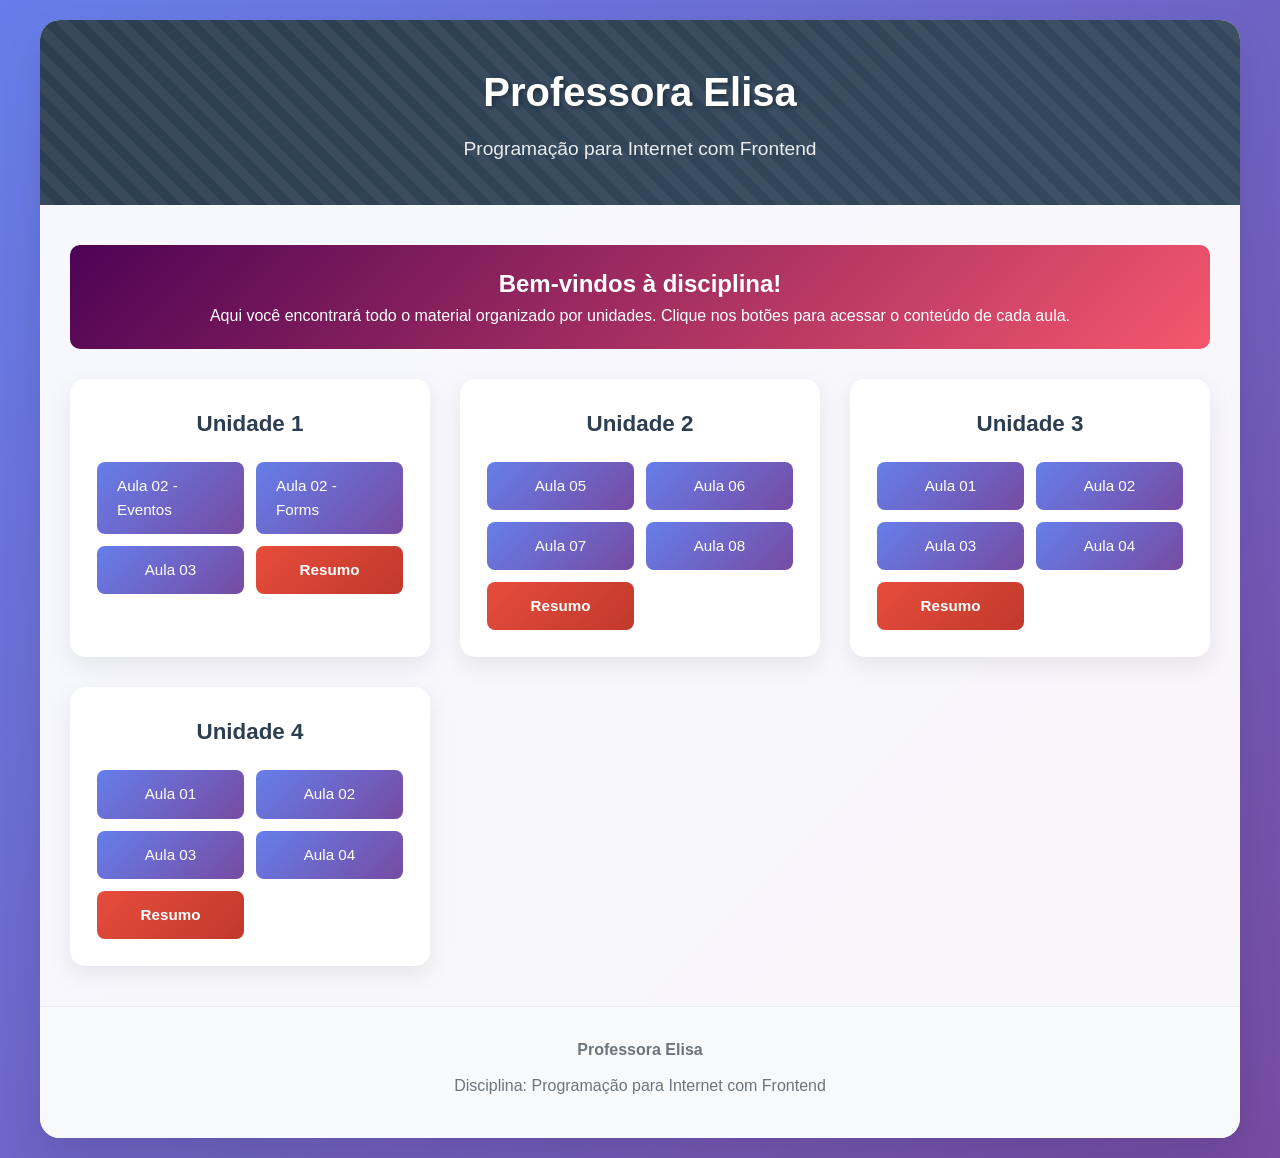
==== index.html @ 27672ed7 "aula 05" ====
<!DOCTYPE html>
<html lang="pt-BR">
<head>
    <meta charset="UTF-8">
    <meta name="viewport" content="width=device-width, initial-scale=1.0">
    <title>Professora Elisa - Programação para Internet com Frontend</title>
    <style>
        * {
            margin: 0;
            padding: 0;
            box-sizing: border-box;
        }

        body {
            font-family: 'Segoe UI', Tahoma, Geneva, Verdana, sans-serif;
            line-height: 1.6;
            background: linear-gradient(135deg, #667eea 0%, #764ba2 100%);
            min-height: 100vh;
            padding: 20px;
        }

        .container {
            max-width: 1200px;
            margin: 0 auto;
            background: rgba(255, 255, 255, 0.95);
            border-radius: 20px;
            box-shadow: 0 20px 40px rgba(0, 0, 0, 0.1);
            overflow: hidden;
            backdrop-filter: blur(10px);
        }

        .header {
            background: linear-gradient(135deg, #2c3e50, #34495e);
            color: white;
            padding: 40px 30px;
            text-align: center;
            position: relative;
            overflow: hidden;
        }

        .header::before {
            content: '';
            position: absolute;
            top: -50%;
            left: -50%;
            width: 200%;
            height: 200%;
            background: repeating-linear-gradient(
                    45deg,
                    transparent,
                    transparent 10px,
                    rgba(255,255,255,0.05) 10px,
                    rgba(255,255,255,0.05) 20px
            );
        }

        @keyframes movePattern {
            0% { transform: translate(-50%, -50%) rotate(0deg); }
            100% { transform: translate(-50%, -50%) rotate(360deg); }
        }

        .header h1 {
            font-size: 2.5rem;
            margin-bottom: 10px;
            position: relative;
            z-index: 1;
            text-shadow: 2px 2px 4px rgba(0,0,0,0.3);
        }

        .header p {
            font-size: 1.2rem;
            opacity: 0.9;
            position: relative;
            z-index: 1;
        }

        .content {
            padding: 40px 30px;
        }

        .units-grid {
            display: grid;
            grid-template-columns: repeat(auto-fit, minmax(280px, 1fr));
            gap: 30px;
            margin-top: 20px;
        }

        .unit {
            background: white;
            border-radius: 15px;
            padding: 25px;
            box-shadow: 0 8px 25px rgba(0, 0, 0, 0.08);
            transition: all 0.3s ease;
            border: 2px solid transparent;
            position: relative;
            overflow: hidden;
        }

        .unit::before {
            content: '';
            position: absolute;
            top: 0;
            left: 0;
            right: 0;
            height: 4px;
            background: linear-gradient(90deg, #667eea, #764ba2);
            transform: scaleX(0);
            transition: transform 0.3s ease;
        }

        .unit:hover {
            transform: translateY(-5px);
            box-shadow: 0 15px 35px rgba(0, 0, 0, 0.15);
            border-color: rgba(102, 126, 234, 0.3);
        }

        .unit:hover::before {
            transform: scaleX(1);
        }

        .unit h3 {
            color: #2c3e50;
            font-size: 1.4rem;
            margin-bottom: 20px;
            text-align: center;
            font-weight: 600;
        }

        .buttons-grid {
            display: grid;
            grid-template-columns: repeat(2, 1fr);
            gap: 12px;
        }

        .btn {
            background: linear-gradient(135deg, #667eea, #764ba2);
            color: white;
            border: none;
            padding: 12px 20px;
            border-radius: 8px;
            font-size: 0.95rem;
            font-weight: 500;
            cursor: pointer;
            transition: all 0.3s ease;
            text-decoration: none;
            display: flex;
            align-items: center;
            justify-content: center;
            position: relative;
            overflow: hidden;
        }

        .btn::before {
            content: '';
            position: absolute;
            top: 0;
            left: -100%;
            width: 100%;
            height: 100%;
            background: linear-gradient(90deg, transparent, rgba(255,255,255,0.2), transparent);
            transition: left 0.5s ease;
        }

        .btn:hover {
            transform: translateY(-2px);
            box-shadow: 0 8px 20px rgba(102, 126, 234, 0.3);
            background: linear-gradient(135deg, #5a6fd8, #6a4c93);
        }

        .btn:hover::before {
            left: 100%;
        }

        .btn:active {
            transform: translateY(0);
        }

        .btn.resumo {
           /* grid-column: 1 / -1;*/
            background: linear-gradient(135deg, #e74c3c, #c0392b);
            font-weight: 600;
        }

        .btn.resumo:hover {
            background: linear-gradient(135deg, #d32f2f, #b71c1c);
        }

        .footer {
            text-align: center;
            padding: 30px;
            background: #f8f9fa;
            color: #6c757d;
            border-top: 1px solid #e9ecef;
        }

        .footer p {
            margin-bottom: 10px;
        }

        .professor-info {
            background: linear-gradient(135deg, #4d0355 0%, #f5576c 100%);
            color: white;
            padding: 20px;
            border-radius: 10px;
            margin-bottom: 30px;
            text-align: center;
        }

        @media (max-width: 768px) {
            .header h1 {
                font-size: 2rem;
            }

            .header p {
                font-size: 1rem;
            }

            .content {
                padding: 30px 20px;
            }

            .units-grid {
                grid-template-columns: 1fr;
                gap: 20px;
            }

            .buttons-grid {
                grid-template-columns: 1fr;
            }
        }

        /* Animação de entrada */
        .unit {
            animation: fadeInUp 0.6s ease forwards;
            opacity: 0;
            transform: translateY(30px);
        }

        .unit:nth-child(1) { animation-delay: 0.1s; }
        .unit:nth-child(2) { animation-delay: 0.2s; }
        .unit:nth-child(3) { animation-delay: 0.3s; }
        .unit:nth-child(4) { animation-delay: 0.4s; }

        @keyframes fadeInUp {
            to {
                opacity: 1;
                transform: translateY(0);
            }
        }
    </style>
</head>
<body>
<div class="container">
    <header class="header">
        <h1>Professora Elisa</h1>
        <p>Programação para Internet com Frontend</p>
    </header>

    <div class="content">
        <div class="professor-info">
            <h2>Bem-vindos à disciplina!</h2>
            <p>Aqui você encontrará todo o material organizado por unidades. Clique nos botões para acessar o conteúdo de cada aula.</p>
        </div>

        <div class="units-grid">
            <!-- Unidade 1 -->
            <div class="unit">
                <h3>Unidade 1</h3>
                <div class="buttons-grid">
                    <a href="unidade1/aula02/eventos.html" class="btn">Aula 02 - Eventos</a>
                    <a href="unidade1/aula02/formularios.html" class="btn">Aula 02 - Forms</a>
                    <a href="unidade1/aula03/index.html" class="btn">Aula 03</a>
                    <a href="unidade1/encerramento/index.html" class="btn resumo">Resumo</a>
                </div>
            </div>

            <!-- Unidade 2 -->
            <div class="unit">
                <h3>Unidade 2</h3>
                <div class="buttons-grid">
                    <a href="unidade2/aula05/index.html" class="btn">Aula 05</a>
                    <a href="unidade2/aula06/" class="btn">Aula 06</a>
                    <a href="unidade2/aula07/" class="btn">Aula 07</a>
                    <a href="unidade2/aula08/" class="btn">Aula 08</a>
                    <a href="unidade2/resumo/" class="btn resumo">Resumo</a>
                </div>
            </div>

            <!-- Unidade 3 -->
            <div class="unit">
                <h3>Unidade 3</h3>
                <div class="buttons-grid">
                    <a href="unidade3/aula01/" class="btn">Aula 01</a>
                    <a href="unidade3/aula02/" class="btn">Aula 02</a>
                    <a href="unidade3/aula03/" class="btn">Aula 03</a>
                    <a href="unidade3/aula04/" class="btn">Aula 04</a>
                    <a href="unidade3/resumo/" class="btn resumo">Resumo</a>
                </div>
            </div>

            <!-- Unidade 4 -->
            <div class="unit">
                <h3>Unidade 4</h3>
                <div class="buttons-grid">
                    <a href="unidade4/aula01/" class="btn">Aula 01</a>
                    <a href="unidade4/aula02/" class="btn">Aula 02</a>
                    <a href="unidade4/aula03/" class="btn">Aula 03</a>
                    <a href="unidade4/aula04/" class="btn">Aula 04</a>
                    <a href="unidade4/resumo/" class="btn resumo">Resumo</a>
                </div>
            </div>
        </div>
    </div>

    <footer class="footer">
        <p><strong>Professora Elisa</strong></p>
        <p>Disciplina: Programação para Internet com Frontend</p>
    </footer>
</div>

<script>
    // Adiciona efeito de ripple nos botões
    document.querySelectorAll('.btn').forEach(btn => {
        btn.addEventListener('click', function(e) {
            let ripple = document.createElement('span');
            let rect = this.getBoundingClientRect();
            let size = Math.max(rect.width, rect.height);
            let x = e.clientX - rect.left - size / 2;
            let y = e.clientY - rect.top - size / 2;

            ripple.style.cssText = `
                    position: absolute;
                    width: ${size}px;
                    height: ${size}px;
                    background: rgba(255,255,255,0.3);
                    border-radius: 50%;
                    left: ${x}px;
                    top: ${y}px;
                    transform: scale(0);
                    animation: ripple 0.6s ease-out;
                    pointer-events: none;
                `;

            this.appendChild(ripple);

            setTimeout(() => ripple.remove(), 600);
        });
    });

    // CSS para animação ripple
    const style = document.createElement('style');
    style.textContent = `
            @keyframes ripple {
                to {
                    transform: scale(2);
                    opacity: 0;
                }
            }
        `;
    document.head.appendChild(style);

    // Mensagem de boas-vindas
    console.log("🎓 Bem-vindo à disciplina da Professora Elisa!");
    console.log("💻 Programação para Internet com Frontend");
</script>
</body>
</html>
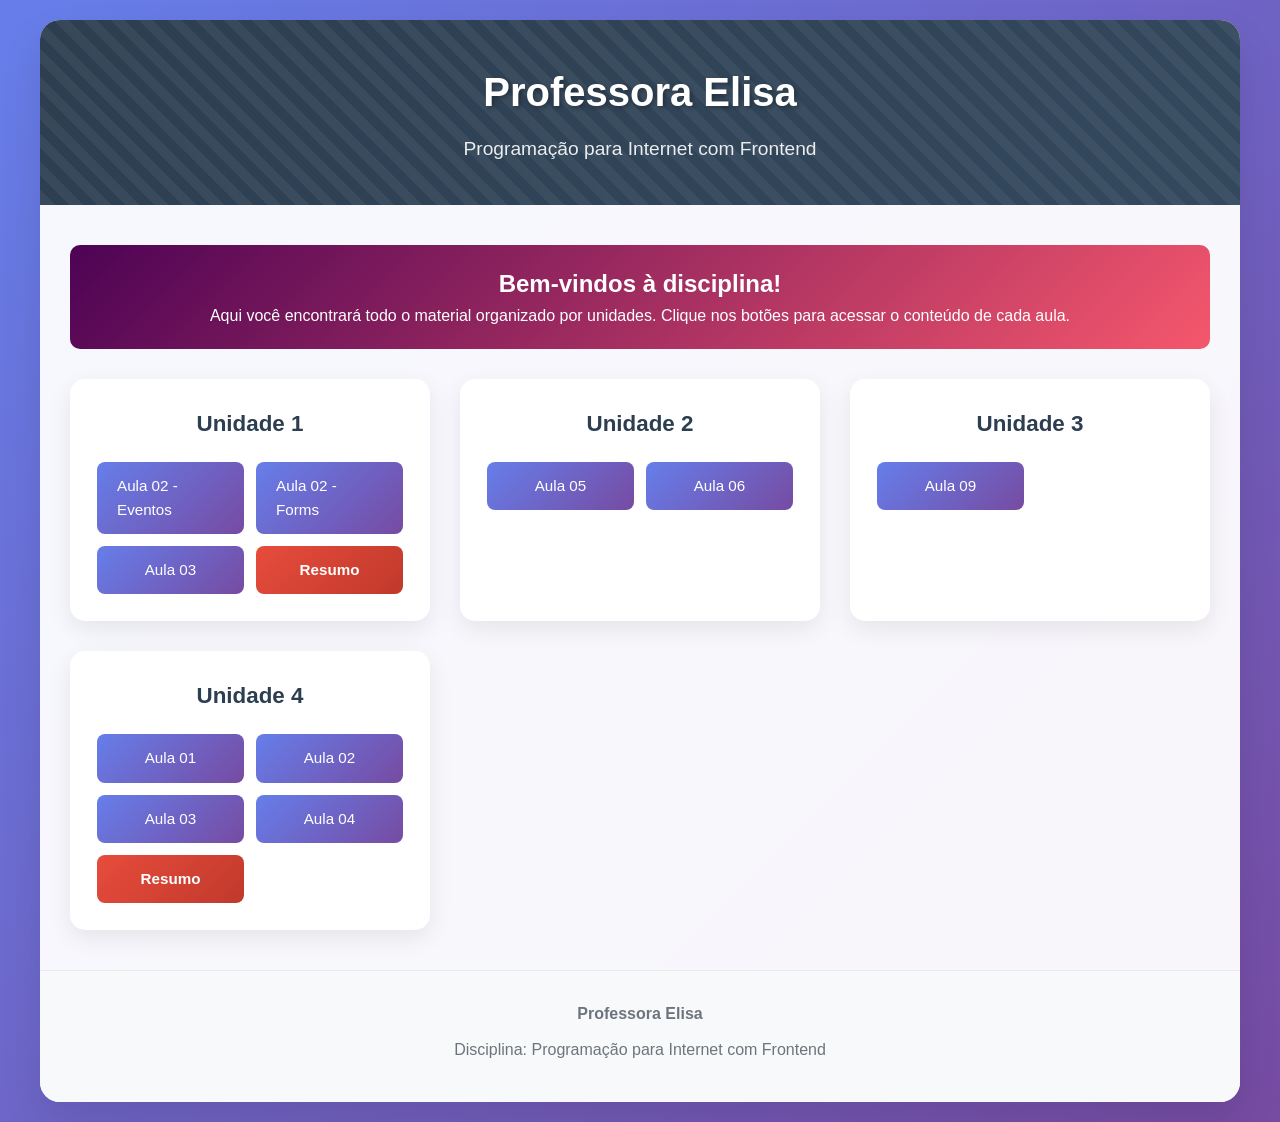
==== commit 654fbf15: "unidade 3 aula 09" ====
--- a/index.html
+++ b/index.html
@@ -279,10 +279,7 @@
                 <h3>Unidade 2</h3>
                 <div class="buttons-grid">
                     <a href="unidade2/aula05/index.html" class="btn">Aula 05</a>
-                    <a href="unidade2/aula06/" class="btn">Aula 06</a>
-                    <a href="unidade2/aula07/" class="btn">Aula 07</a>
-                    <a href="unidade2/aula08/" class="btn">Aula 08</a>
-                    <a href="unidade2/resumo/" class="btn resumo">Resumo</a>
+                    <a href="unidade2/aula06/index.html" class="btn">Aula 06</a>
                 </div>
             </div>
 
@@ -290,11 +287,8 @@
             <div class="unit">
                 <h3>Unidade 3</h3>
                 <div class="buttons-grid">
-                    <a href="unidade3/aula01/" class="btn">Aula 01</a>
-                    <a href="unidade3/aula02/" class="btn">Aula 02</a>
-                    <a href="unidade3/aula03/" class="btn">Aula 03</a>
-                    <a href="unidade3/aula04/" class="btn">Aula 04</a>
-                    <a href="unidade3/resumo/" class="btn resumo">Resumo</a>
+                    <a href="unidade3/aula09/index.html" class="btn">Aula 09</a>
+                
                 </div>
             </div>
 
@@ -362,6 +356,8 @@
     // Mensagem de boas-vindas
     console.log("🎓 Bem-vindo à disciplina da Professora Elisa!");
     console.log("💻 Programação para Internet com Frontend");
+    
 </script>
+
 </body>
 </html>
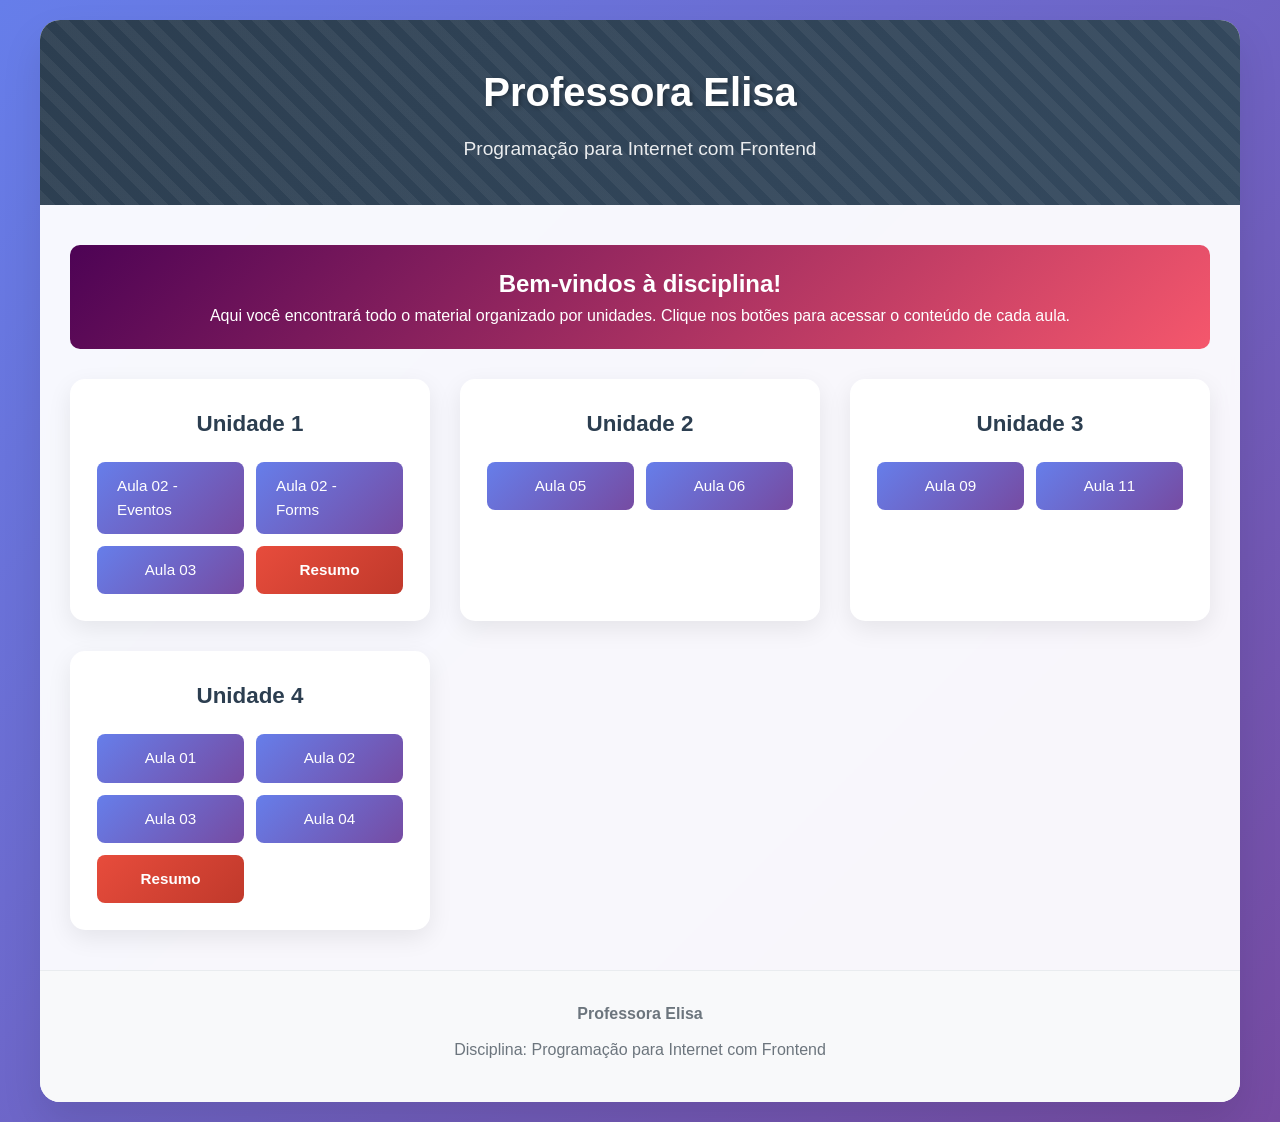
==== commit 0af833f1: "adicionando aula 11" ====
--- a/index.html
+++ b/index.html
@@ -288,7 +288,7 @@
                 <h3>Unidade 3</h3>
                 <div class="buttons-grid">
                     <a href="unidade3/aula09/index.html" class="btn">Aula 09</a>
-                
+                    <a href="unidade3/aula11/index.html" class="btn">Aula 11</a>
                 </div>
             </div>
 
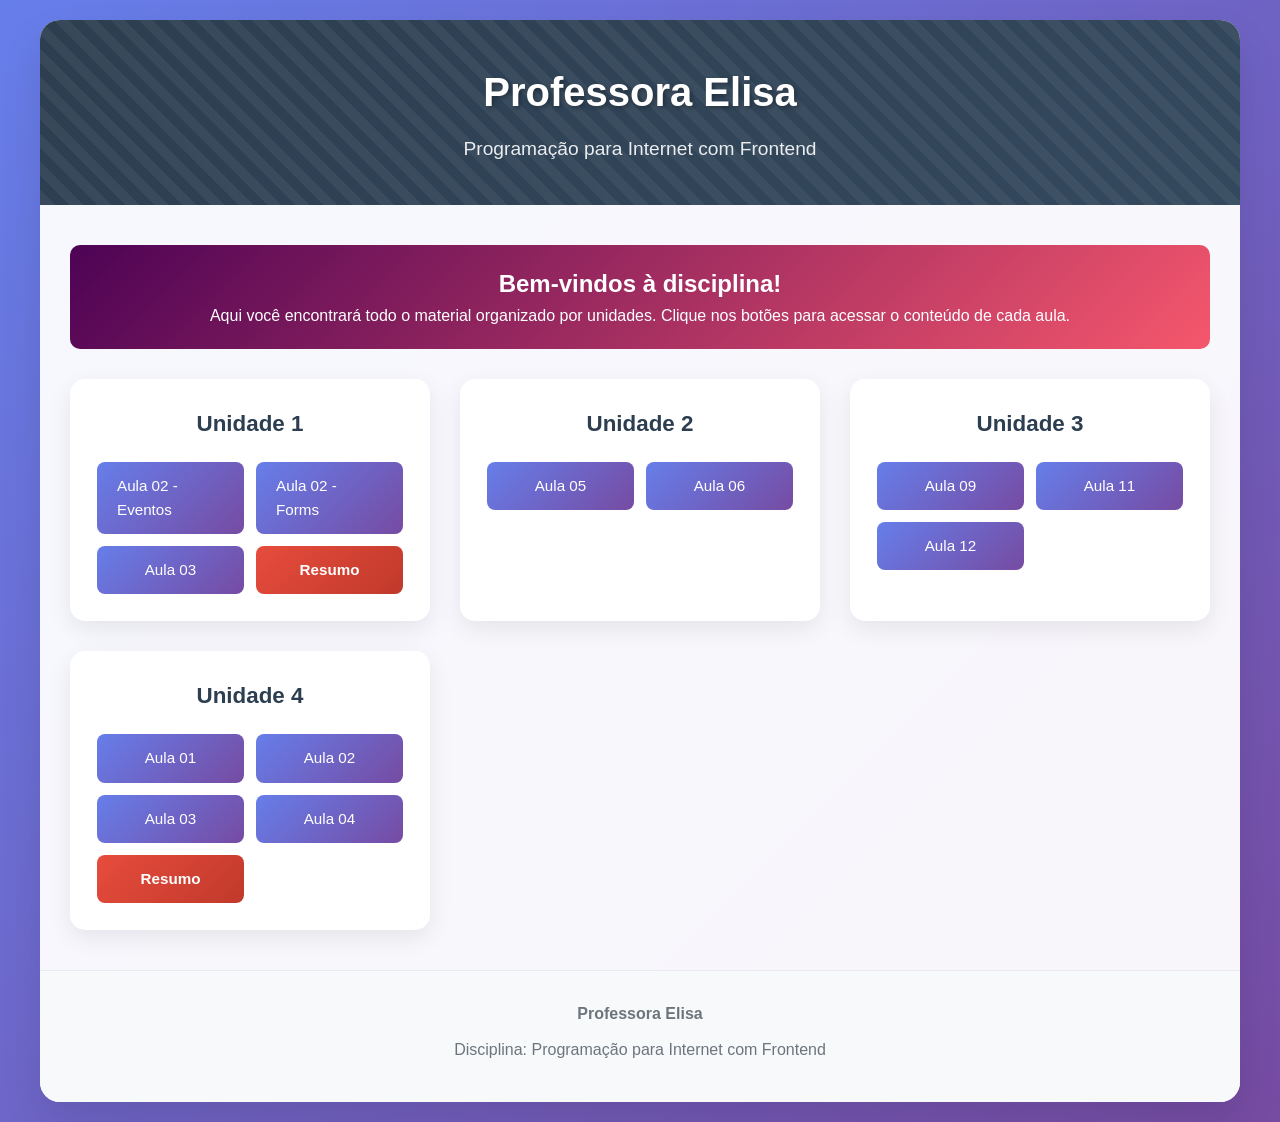
==== commit 39c77f91: "unidade 3 aula 12" ====
--- a/index.html
+++ b/index.html
@@ -289,6 +289,7 @@
                 <div class="buttons-grid">
                     <a href="unidade3/aula09/index.html" class="btn">Aula 09</a>
                     <a href="unidade3/aula11/index.html" class="btn">Aula 11</a>
+                    <a href="unidade3/aula12/index.html" class="btn">Aula 12</a>
                 </div>
             </div>
 
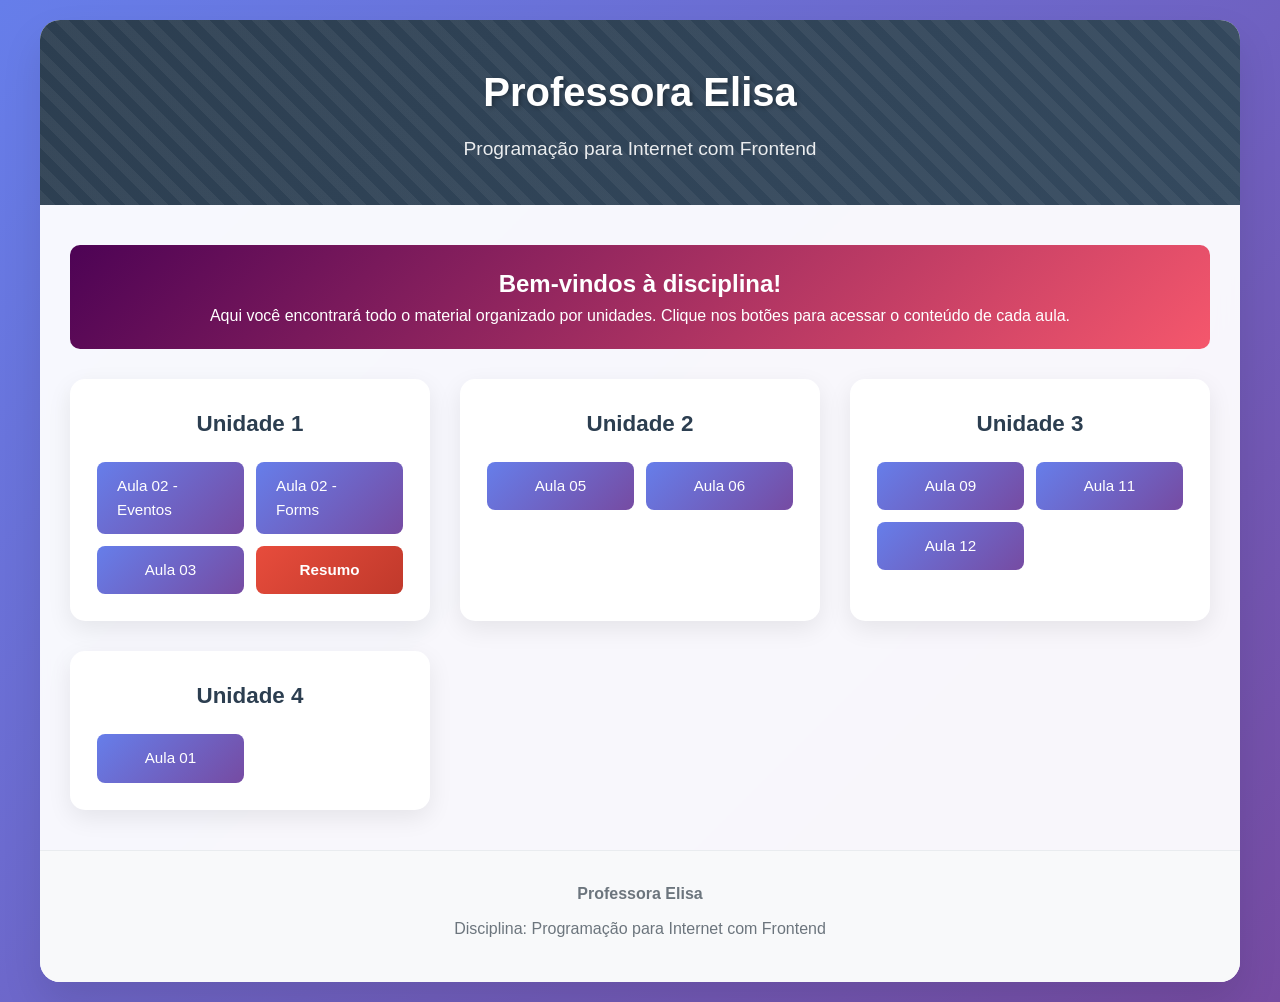
==== commit 760a54e5: "aula 13 unidade 4" ====
--- a/index.html
+++ b/index.html
@@ -297,11 +297,7 @@
             <div class="unit">
                 <h3>Unidade 4</h3>
                 <div class="buttons-grid">
-                    <a href="unidade4/aula01/" class="btn">Aula 01</a>
-                    <a href="unidade4/aula02/" class="btn">Aula 02</a>
-                    <a href="unidade4/aula03/" class="btn">Aula 03</a>
-                    <a href="unidade4/aula04/" class="btn">Aula 04</a>
-                    <a href="unidade4/resumo/" class="btn resumo">Resumo</a>
+                    <a href="unidade4/aula13/" class="btn">Aula 01</a>
                 </div>
             </div>
         </div>
@@ -361,4 +357,8 @@
 </script>
 
 </body>
-</html>+</html>
+
+
+
+
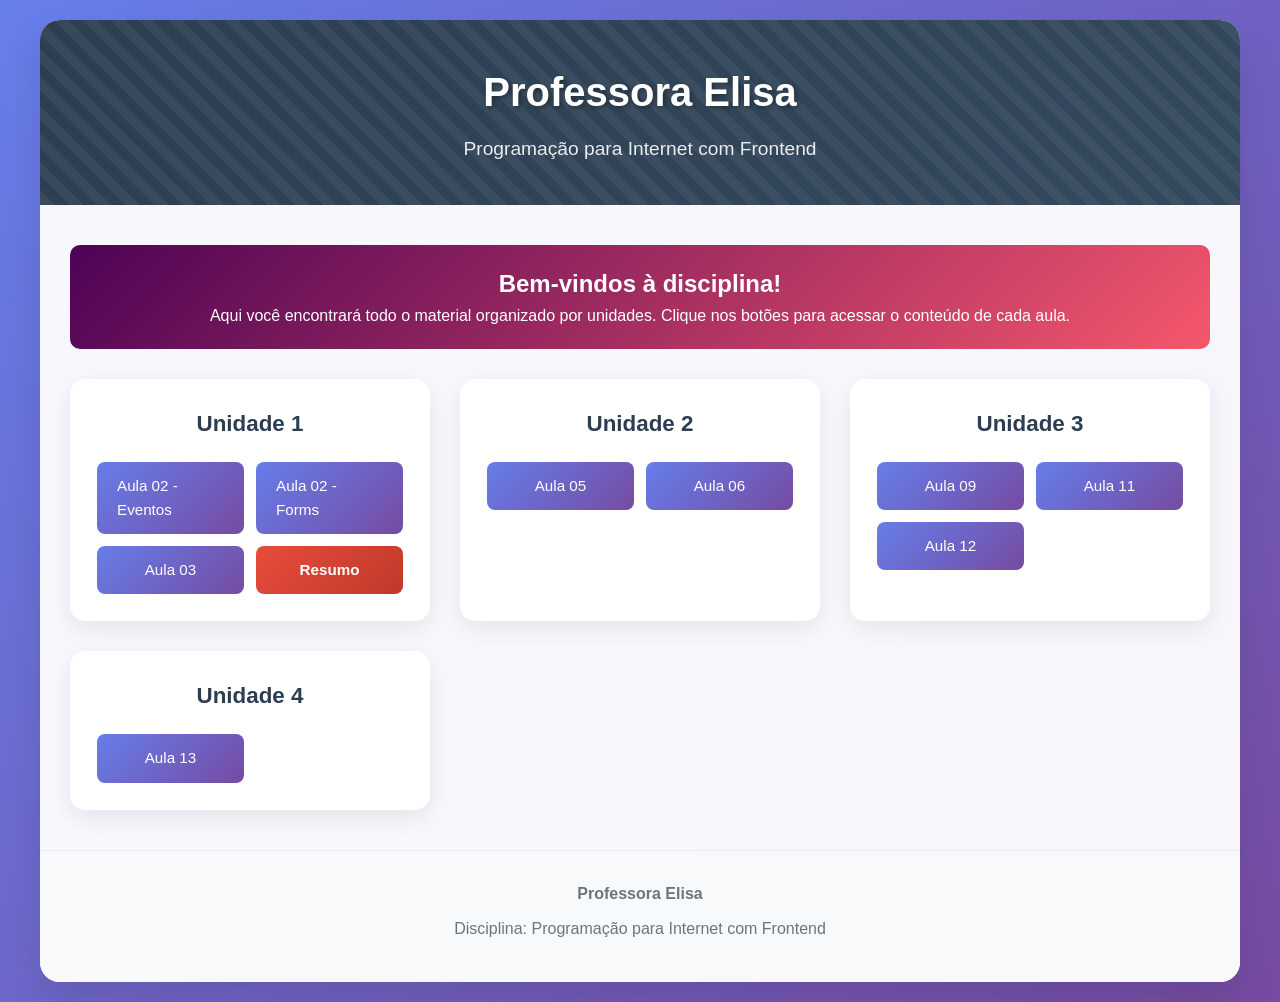
==== commit 2101cfac: "aula 13" ====
--- a/index.html
+++ b/index.html
@@ -297,7 +297,7 @@
             <div class="unit">
                 <h3>Unidade 4</h3>
                 <div class="buttons-grid">
-                    <a href="unidade4/aula13/" class="btn">Aula 01</a>
+                    <a href="unidade4/aula13/index.html" class="btn">Aula 13</a>
                 </div>
             </div>
         </div>
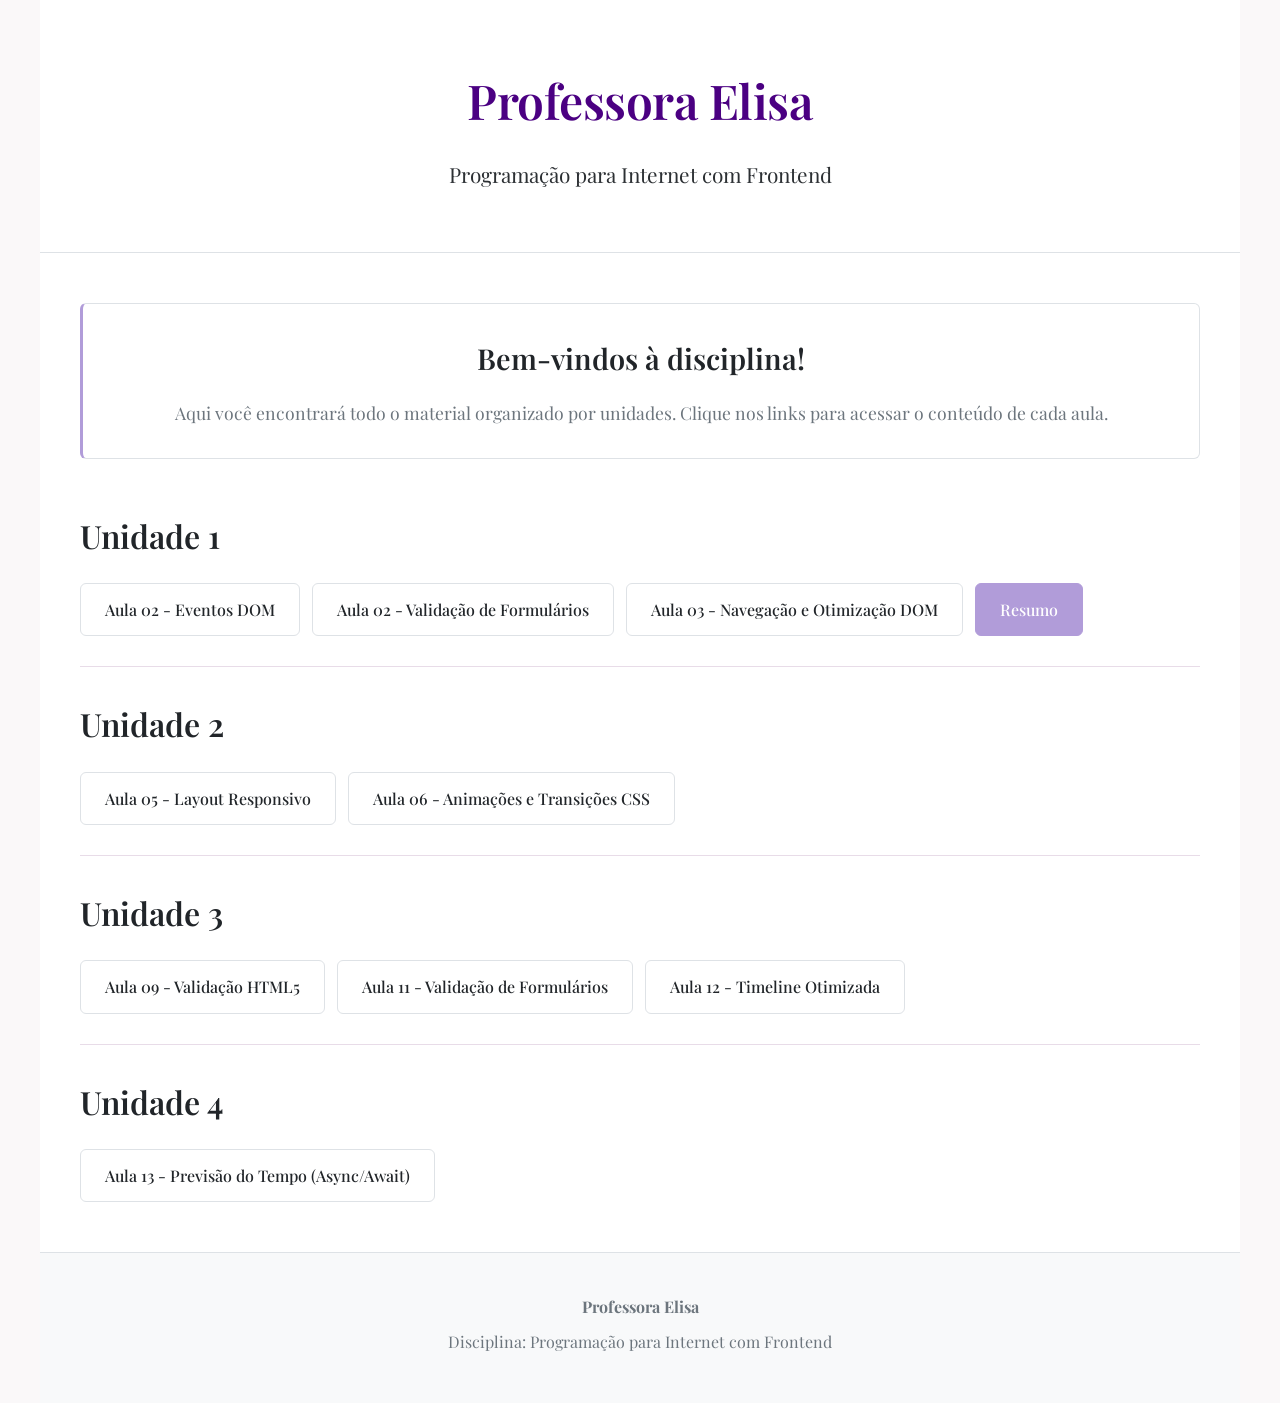
==== commit 8e079c2e: "ajustes" ====
--- a/index.html
+++ b/index.html
@@ -4,6 +4,9 @@
     <meta charset="UTF-8">
     <meta name="viewport" content="width=device-width, initial-scale=1.0">
     <title>Professora Elisa - Programação para Internet com Frontend</title>
+    <link rel="preconnect" href="https://fonts.googleapis.com">
+    <link rel="preconnect" href="https://fonts.gstatic.com" crossorigin>
+    <link href="https://fonts.googleapis.com/css2?family=Playfair+Display:wght@400;500;600;700&family=Lato:wght@300;400;700&display=swap" rel="stylesheet">
     <style>
         * {
             margin: 0;
@@ -12,239 +15,171 @@
         }
 
         body {
-            font-family: 'Segoe UI', Tahoma, Geneva, Verdana, sans-serif;
-            line-height: 1.6;
-            background: linear-gradient(135deg, #667eea 0%, #764ba2 100%);
+            font-family: 'Playfair Display', 'Georgia', serif;
+            line-height: 1.7;
+            background: #faf8f9;
             min-height: 100vh;
-            padding: 20px;
+            color: #3d2a4a;
         }
 
         .container {
             max-width: 1200px;
             margin: 0 auto;
-            background: rgba(255, 255, 255, 0.95);
-            border-radius: 20px;
-            box-shadow: 0 20px 40px rgba(0, 0, 0, 0.1);
-            overflow: hidden;
-            backdrop-filter: blur(10px);
+            background: #ffffff;
+            min-height: 100vh;
         }
 
         .header {
-            background: linear-gradient(135deg, #2c3e50, #34495e);
-            color: white;
-            padding: 40px 30px;
+            background: #ffffff;
+            color: #212529;
+            padding: 60px 40px;
             text-align: center;
-            position: relative;
-            overflow: hidden;
-        }
-
-        .header::before {
-            content: '';
-            position: absolute;
-            top: -50%;
-            left: -50%;
-            width: 200%;
-            height: 200%;
-            background: repeating-linear-gradient(
-                    45deg,
-                    transparent,
-                    transparent 10px,
-                    rgba(255,255,255,0.05) 10px,
-                    rgba(255,255,255,0.05) 20px
-            );
-        }
-
-        @keyframes movePattern {
-            0% { transform: translate(-50%, -50%) rotate(0deg); }
-            100% { transform: translate(-50%, -50%) rotate(360deg); }
+            border-bottom: 1px solid #dee2e6;
         }
 
         .header h1 {
-            font-size: 2.5rem;
-            margin-bottom: 10px;
-            position: relative;
-            z-index: 1;
-            text-shadow: 2px 2px 4px rgba(0,0,0,0.3);
+            font-size: 3rem;
+            margin-bottom: 15px;
+            font-weight: 600;
+            letter-spacing: -0.5px;
+            color: #4B0082;
         }
 
         .header p {
-            font-size: 1.2rem;
-            opacity: 0.9;
-            position: relative;
-            z-index: 1;
+            font-size: 1.3rem;
+            opacity: 0.95;
+            font-weight: 400;
         }
 
         .content {
-            padding: 40px 30px;
-        }
-
-        .units-grid {
-            display: grid;
-            grid-template-columns: repeat(auto-fit, minmax(280px, 1fr));
-            gap: 30px;
-            margin-top: 20px;
-        }
-
-        .unit {
-            background: white;
-            border-radius: 15px;
-            padding: 25px;
-            box-shadow: 0 8px 25px rgba(0, 0, 0, 0.08);
-            transition: all 0.3s ease;
-            border: 2px solid transparent;
-            position: relative;
-            overflow: hidden;
-        }
-
-        .unit::before {
-            content: '';
-            position: absolute;
-            top: 0;
-            left: 0;
-            right: 0;
-            height: 4px;
-            background: linear-gradient(90deg, #667eea, #764ba2);
-            transform: scaleX(0);
-            transition: transform 0.3s ease;
-        }
-
-        .unit:hover {
-            transform: translateY(-5px);
-            box-shadow: 0 15px 35px rgba(0, 0, 0, 0.15);
-            border-color: rgba(102, 126, 234, 0.3);
-        }
-
-        .unit:hover::before {
-            transform: scaleX(1);
-        }
-
-        .unit h3 {
-            color: #2c3e50;
-            font-size: 1.4rem;
+            padding: 50px 40px;
+        }
+
+        .professor-info {
+            background: #ffffff;
+            color: #212529;
+            padding: 30px;
+            border-radius: 0.375rem;
+            margin-bottom: 50px;
+            text-align: center;
+            border: 1px solid #dee2e6;
+            border-left: 3px solid #b19cd9;
+        }
+
+        .professor-info h2 {
+            font-size: 1.8rem;
+            margin-bottom: 15px;
+            font-weight: 600;
+        }
+
+        .professor-info p {
+            font-size: 1.1rem;
+            color: #6c757d;
+        }
+
+        .units-list {
+            list-style: none;
+        }
+
+        .unit-item {
+            margin-bottom: 30px;
+            border-bottom: 1px solid #e8dce8;
+            padding-bottom: 30px;
+        }
+
+        .unit-item:last-child {
+            border-bottom: none;
+            margin-bottom: 0;
+            padding-bottom: 0;
+        }
+
+        .unit-title {
+            font-size: 2rem;
+            color: #212529;
             margin-bottom: 20px;
-            text-align: center;
             font-weight: 600;
         }
 
-        .buttons-grid {
-            display: grid;
-            grid-template-columns: repeat(2, 1fr);
+        .lessons-list {
+            list-style: none;
+            display: flex;
+            flex-wrap: wrap;
             gap: 12px;
         }
 
-        .btn {
-            background: linear-gradient(135deg, #667eea, #764ba2);
-            color: white;
-            border: none;
-            padding: 12px 20px;
-            border-radius: 8px;
-            font-size: 0.95rem;
+        .lesson-link {
+            display: inline-block;
+            padding: 12px 24px;
+            background: #ffffff;
+            color: #212529;
+            text-decoration: none;
+            border-radius: 0.375rem;
+            font-size: 1rem;
             font-weight: 500;
-            cursor: pointer;
-            transition: all 0.3s ease;
-            text-decoration: none;
-            display: flex;
-            align-items: center;
-            justify-content: center;
-            position: relative;
-            overflow: hidden;
-        }
-
-        .btn::before {
-            content: '';
-            position: absolute;
-            top: 0;
-            left: -100%;
-            width: 100%;
-            height: 100%;
-            background: linear-gradient(90deg, transparent, rgba(255,255,255,0.2), transparent);
-            transition: left 0.5s ease;
-        }
-
-        .btn:hover {
+            transition: all 0.15s ease-in-out;
+            border: 1px solid #dee2e6;
+        }
+
+        .lesson-link:hover {
+            background: #b19cd9;
+            color: #ffffff;
+            border-color: #b19cd9;
             transform: translateY(-2px);
-            box-shadow: 0 8px 20px rgba(102, 126, 234, 0.3);
-            background: linear-gradient(135deg, #5a6fd8, #6a4c93);
-        }
-
-        .btn:hover::before {
-            left: 100%;
-        }
-
-        .btn:active {
-            transform: translateY(0);
-        }
-
-        .btn.resumo {
-           /* grid-column: 1 / -1;*/
-            background: linear-gradient(135deg, #e74c3c, #c0392b);
-            font-weight: 600;
-        }
-
-        .btn.resumo:hover {
-            background: linear-gradient(135deg, #d32f2f, #b71c1c);
+            box-shadow: 0 4px 12px rgba(177, 156, 217, 0.2);
+        }
+
+        .lesson-link.resumo {
+            background: #b19cd9;
+            color: #ffffff;
+            border-color: #b19cd9;
+        }
+
+        .lesson-link.resumo:hover {
+            background: #9d8ac5;
+            border-color: #9d8ac5;
         }
 
         .footer {
             text-align: center;
-            padding: 30px;
+            padding: 40px;
             background: #f8f9fa;
             color: #6c757d;
-            border-top: 1px solid #e9ecef;
+            border-top: 1px solid #dee2e6;
         }
 
         .footer p {
-            margin-bottom: 10px;
-        }
-
-        .professor-info {
-            background: linear-gradient(135deg, #4d0355 0%, #f5576c 100%);
-            color: white;
-            padding: 20px;
-            border-radius: 10px;
-            margin-bottom: 30px;
-            text-align: center;
+            margin-bottom: 8px;
+            font-size: 1rem;
         }
 
         @media (max-width: 768px) {
+            .header {
+                padding: 40px 20px;
+            }
+
             .header h1 {
-                font-size: 2rem;
+                font-size: 2.2rem;
             }
 
             .header p {
-                font-size: 1rem;
+                font-size: 1.1rem;
             }
 
             .content {
                 padding: 30px 20px;
             }
 
-            .units-grid {
-                grid-template-columns: 1fr;
-                gap: 20px;
-            }
-
-            .buttons-grid {
-                grid-template-columns: 1fr;
-            }
-        }
-
-        /* Animação de entrada */
-        .unit {
-            animation: fadeInUp 0.6s ease forwards;
-            opacity: 0;
-            transform: translateY(30px);
-        }
-
-        .unit:nth-child(1) { animation-delay: 0.1s; }
-        .unit:nth-child(2) { animation-delay: 0.2s; }
-        .unit:nth-child(3) { animation-delay: 0.3s; }
-        .unit:nth-child(4) { animation-delay: 0.4s; }
-
-        @keyframes fadeInUp {
-            to {
-                opacity: 1;
-                transform: translateY(0);
+            .unit-title {
+                font-size: 1.6rem;
+            }
+
+            .lessons-list {
+                flex-direction: column;
+            }
+
+            .lesson-link {
+                width: 100%;
+                text-align: center;
             }
         }
     </style>
@@ -259,48 +194,44 @@
     <div class="content">
         <div class="professor-info">
             <h2>Bem-vindos à disciplina!</h2>
-            <p>Aqui você encontrará todo o material organizado por unidades. Clique nos botões para acessar o conteúdo de cada aula.</p>
+            <p>Aqui você encontrará todo o material organizado por unidades. Clique nos links para acessar o conteúdo de cada aula.</p>
         </div>
 
-        <div class="units-grid">
-            <!-- Unidade 1 -->
-            <div class="unit">
-                <h3>Unidade 1</h3>
-                <div class="buttons-grid">
-                    <a href="unidade1/aula02/eventos.html" class="btn">Aula 02 - Eventos</a>
-                    <a href="unidade1/aula02/formularios.html" class="btn">Aula 02 - Forms</a>
-                    <a href="unidade1/aula03/index.html" class="btn">Aula 03</a>
-                    <a href="unidade1/encerramento/index.html" class="btn resumo">Resumo</a>
-                </div>
-            </div>
-
-            <!-- Unidade 2 -->
-            <div class="unit">
-                <h3>Unidade 2</h3>
-                <div class="buttons-grid">
-                    <a href="unidade2/aula05/index.html" class="btn">Aula 05</a>
-                    <a href="unidade2/aula06/index.html" class="btn">Aula 06</a>
-                </div>
-            </div>
-
-            <!-- Unidade 3 -->
-            <div class="unit">
-                <h3>Unidade 3</h3>
-                <div class="buttons-grid">
-                    <a href="unidade3/aula09/index.html" class="btn">Aula 09</a>
-                    <a href="unidade3/aula11/index.html" class="btn">Aula 11</a>
-                    <a href="unidade3/aula12/index.html" class="btn">Aula 12</a>
-                </div>
-            </div>
-
-            <!-- Unidade 4 -->
-            <div class="unit">
-                <h3>Unidade 4</h3>
-                <div class="buttons-grid">
-                    <a href="unidade4/aula13/index.html" class="btn">Aula 13</a>
-                </div>
-            </div>
-        </div>
+        <ul class="units-list">
+            <li class="unit-item">
+                <h2 class="unit-title">Unidade 1</h2>
+                <ul class="lessons-list">
+                    <li><a href="unidade1/aula02/eventos.html" class="lesson-link">Aula 02 - Eventos DOM</a></li>
+                    <li><a href="unidade1/aula02/formularios.html" class="lesson-link">Aula 02 - Validação de Formulários</a></li>
+                    <li><a href="unidade1/aula03/index.html" class="lesson-link">Aula 03 - Navegação e Otimização DOM</a></li>
+                    <li><a href="unidade1/encerramento/index.html" class="lesson-link resumo">Resumo</a></li>
+                </ul>
+            </li>
+
+            <li class="unit-item">
+                <h2 class="unit-title">Unidade 2</h2>
+                <ul class="lessons-list">
+                    <li><a href="unidade2/aula05/index.html" class="lesson-link">Aula 05 - Layout Responsivo</a></li>
+                    <li><a href="unidade2/aula06/index.html" class="lesson-link">Aula 06 - Animações e Transições CSS</a></li>
+                </ul>
+            </li>
+
+            <li class="unit-item">
+                <h2 class="unit-title">Unidade 3</h2>
+                <ul class="lessons-list">
+                    <li><a href="unidade3/aula09/index.html" class="lesson-link">Aula 09 - Validação HTML5</a></li>
+                    <li><a href="unidade3/aula11/index.html" class="lesson-link">Aula 11 - Validação de Formulários</a></li>
+                    <li><a href="unidade3/aula12/index.html" class="lesson-link">Aula 12 - Timeline Otimizada</a></li>
+                </ul>
+            </li>
+
+            <li class="unit-item">
+                <h2 class="unit-title">Unidade 4</h2>
+                <ul class="lessons-list">
+                    <li><a href="unidade4/aula13/index.html" class="lesson-link">Aula 13 - Previsão do Tempo (Async/Await)</a></li>
+                </ul>
+            </li>
+        </ul>
     </div>
 
     <footer class="footer">
@@ -308,54 +239,6 @@
         <p>Disciplina: Programação para Internet com Frontend</p>
     </footer>
 </div>
-
-<script>
-    // Adiciona efeito de ripple nos botões
-    document.querySelectorAll('.btn').forEach(btn => {
-        btn.addEventListener('click', function(e) {
-            let ripple = document.createElement('span');
-            let rect = this.getBoundingClientRect();
-            let size = Math.max(rect.width, rect.height);
-            let x = e.clientX - rect.left - size / 2;
-            let y = e.clientY - rect.top - size / 2;
-
-            ripple.style.cssText = `
-                    position: absolute;
-                    width: ${size}px;
-                    height: ${size}px;
-                    background: rgba(255,255,255,0.3);
-                    border-radius: 50%;
-                    left: ${x}px;
-                    top: ${y}px;
-                    transform: scale(0);
-                    animation: ripple 0.6s ease-out;
-                    pointer-events: none;
-                `;
-
-            this.appendChild(ripple);
-
-            setTimeout(() => ripple.remove(), 600);
-        });
-    });
-
-    // CSS para animação ripple
-    const style = document.createElement('style');
-    style.textContent = `
-            @keyframes ripple {
-                to {
-                    transform: scale(2);
-                    opacity: 0;
-                }
-            }
-        `;
-    document.head.appendChild(style);
-
-    // Mensagem de boas-vindas
-    console.log("🎓 Bem-vindo à disciplina da Professora Elisa!");
-    console.log("💻 Programação para Internet com Frontend");
-    
-</script>
-
 </body>
 </html>
 
